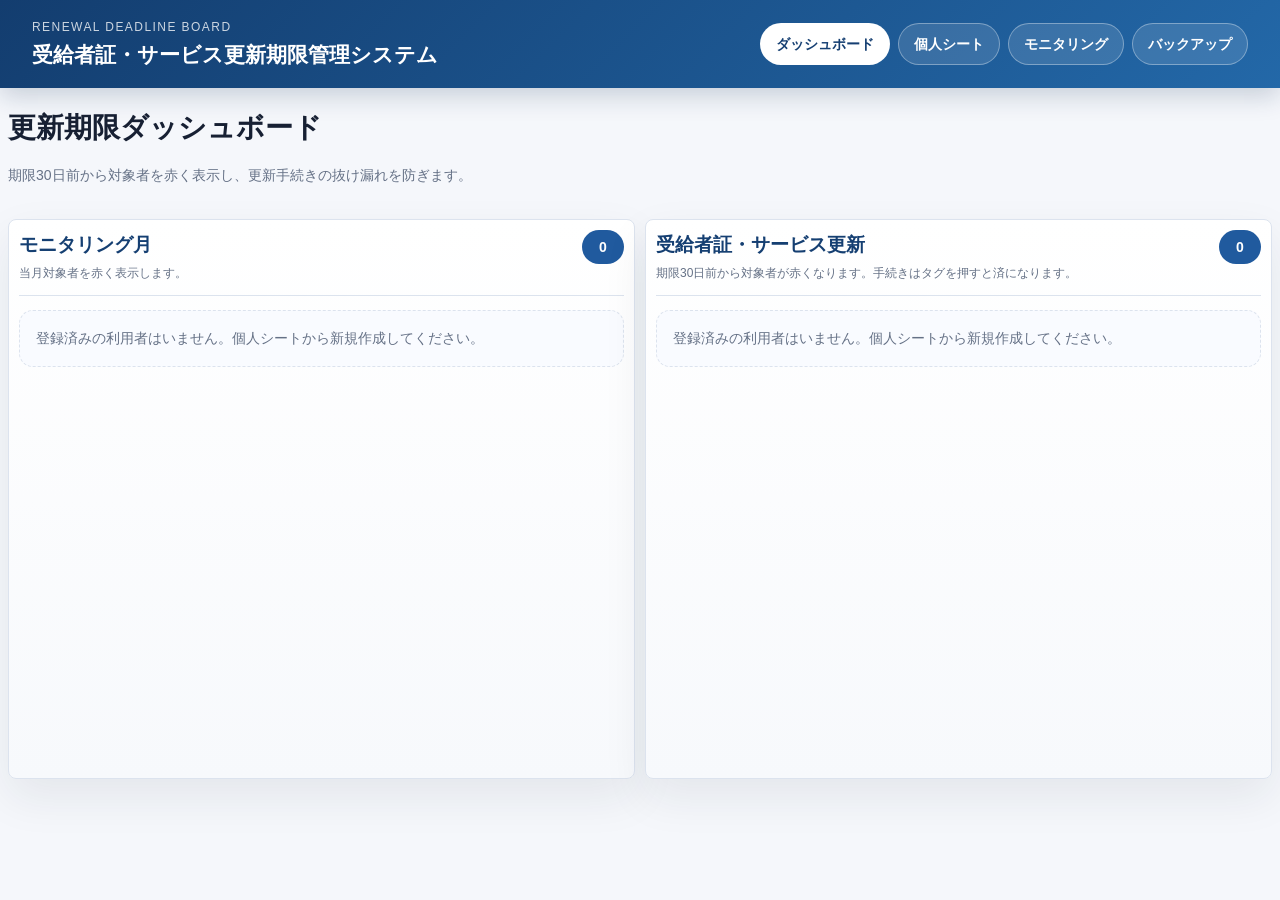
==== index.html @ 72cd3fd0 "Render monitoring table on page load" ====
<!DOCTYPE html>
<html lang="ja">
<head>
  <meta charset="UTF-8">
  <meta name="viewport" content="width=device-width, initial-scale=1.0">
  <title>受給者証・サービス更新期限管理システム</title>
  <link rel="stylesheet" href="style.css?v=20260622-clean-core">
</head>
<body>
  <header class="app-header">
    <div>
      <p class="eyebrow">Renewal Deadline Board</p>
      <h1>受給者証・サービス更新期限管理システム</h1>
    </div>
    <nav class="tabs" aria-label="主要メニュー">
      <button class="tab-btn active" data-view="dashboard">ダッシュボード</button>
      <button class="tab-btn" data-view="personal">個人シート</button>
      <button class="tab-btn" data-view="monitoring">モニタリング</button>
      <button class="tab-btn" data-view="backup">バックアップ</button>
    </nav>
  </header>

  <main>
    <section id="view-dashboard" class="view active">
      <div class="view-header">
        <div>
          <h2>更新期限ダッシュボード</h2>
          <p class="muted">期限30日前から対象者を赤く表示し、更新手続きの抜け漏れを防ぎます。</p>
        </div>
      </div>

      <div class="home-split-dashboard">
        <section class="home-panel monitoring-panel" aria-labelledby="monitoring-board-title">
          <div class="board-title">
            <div>
              <h3 id="monitoring-board-title">モニタリング月</h3>
              <p class="muted">当月対象者を赤く表示します。</p>
            </div>
            <span class="count-badge" id="count-monitoring">0</span>
          </div>
          <div id="monitoring-card-list" class="monitoring-card-list"></div>
        </section>

        <section class="home-panel recipient-panel" aria-labelledby="renewal-board-title">
          <div class="board-title">
            <div>
              <h3 id="renewal-board-title">受給者証・サービス更新</h3>
              <p class="muted">期限30日前から対象者が赤くなります。手続きはタグを押すと済になります。</p>
            </div>
            <span class="count-badge" id="count-renewal">0</span>
          </div>
          <div id="renewal-card-list" class="renewal-card-list"></div>
        </section>
      </div>
    </section>

    <section id="view-personal" class="view">
      <div class="view-header">
        <div>
          <h2>個人シート</h2>
          <p class="muted">入力済みの利用者を選び、個別の台帳を確認します。</p>
        </div>
        <button class="btn-primary" id="btn-new-from-personal">+ 新規入力</button>
      </div>
      <div id="personal-sheet-list" class="personal-sheet-list"></div>
    </section>

    <section id="view-monitoring" class="view">
      <div class="view-header">
        <div>
          <h2>モニタリング</h2>
          <p class="muted">実施、請求、代理受領通知を月ごとに確認します。</p>
        </div>
      </div>

      <div class="monitoring-management">
        <div class="monitoring-toolbar-card">
          <div class="month-control-row">
            <button type="button" class="btn-secondary" id="monitoring-prev-month">前月</button>
            <button type="button" class="btn-secondary" id="monitoring-next-month">翌月</button>
            <label>表示月
              <span class="month-picker">
                <input type="number" id="monitoring-year" min="2020" max="2126" inputmode="numeric" aria-label="表示年">
                <span>年</span>
                <select id="monitoring-month-number" aria-label="表示月"></select>
                <span>月</span>
              </span>
              <input type="hidden" id="monitoring-month">
            </label>
          </div>
          <div class="monitoring-kpi-row">
            <div class="monitoring-kpi-card"><span>実施未完了</span><strong id="monitoring-work-count">0件</strong></div>
            <div class="monitoring-kpi-card"><span>署名返送待ち</span><strong id="monitoring-return-count">0件</strong></div>
            <div class="monitoring-kpi-card"><span>請求未送信</span><strong id="monitoring-billing-count">0件</strong></div>
            <div class="monitoring-kpi-card"><span>受領通知未送付</span><strong id="monitoring-notice-count">0件</strong></div>
          </div>
        </div>

        <div class="monitoring-mode-tabs">
          <button type="button" class="monitoring-mode-tab active" data-monitoring-tab="work">1. 実施管理</button>
          <button type="button" class="monitoring-mode-tab" data-monitoring-tab="billing">2. 給付費請求</button>
          <button type="button" class="monitoring-mode-tab" data-monitoring-tab="notice">3. 給付費の受領通知</button>
        </div>

        <section class="monitoring-work-panel active" data-monitoring-panel="work">
          <div class="monitoring-panel-head">
            <h3 id="monitoring-work-title">モニタリング実施管理</h3>
            <p class="muted">訪問・記録・報告書・郵送・署名返送・役所送付までを一括管理します。</p>
          </div>
          <div class="monitoring-table-wrap">
            <table class="monitoring-table">
              <thead>
                <tr>
                  <th>氏名</th>
                  <th>状態</th>
                  <th>記録作成</th>
                  <th>会議録作成</th>
                  <th>報告書作成</th>
                  <th>報告書郵送</th>
                  <th>報告書返送</th>
                  <th>写しを郵送</th>
                </tr>
              </thead>
              <tbody id="monitoring-work-body"></tbody>
            </table>
          </div>
        </section>

        <section class="monitoring-work-panel" data-monitoring-panel="billing">
          <div class="monitoring-panel-head">
            <h3 id="monitoring-billing-title">給付費請求管理</h3>
            <p class="muted">表示月の1日から10日に、前月モニタリング分の請求と送信を確認します。</p>
          </div>
          <div class="monitoring-sub-toolbar">
            <button type="button" class="btn-secondary" id="billing-prev-target-month">前の実施月</button>
            <button type="button" class="btn-secondary" id="billing-next-target-month">次の実施月</button>
            <label>対象実施月
              <span class="month-picker">
                <input type="number" id="billing-source-year" min="2020" max="2126" inputmode="numeric" aria-label="対象実施年">
                <span>年</span>
                <select id="billing-source-month-number" aria-label="対象実施月"></select>
                <span>月</span>
              </span>
              <input type="hidden" id="billing-source-month">
            </label>
          </div>
          <div class="monitoring-table-wrap">
            <table class="monitoring-table">
              <thead>
                <tr>
                  <th>氏名</th>
                  <th>実施月</th>
                  <th>加算対象</th>
                  <th>給付費請求</th>
                  <th>請求情報送信</th>
                  <th>状態</th>
                </tr>
              </thead>
              <tbody id="monitoring-billing-body"></tbody>
            </table>
          </div>
        </section>

        <section class="monitoring-work-panel" data-monitoring-panel="notice">
          <div class="monitoring-panel-head">
            <h3 id="monitoring-notice-title">給付費の受領通知</h3>
            <p class="muted">利用者ごとに、各月の受領通知を送付したか確認します。</p>
          </div>
          <div class="monitoring-sub-toolbar">
            <button type="button" class="btn-secondary" id="notice-prev-period">前年</button>
            <button type="button" class="btn-secondary" id="notice-next-period">翌年</button>
            <label>表示年
              <span class="month-picker">
                <input type="number" id="notice-start-year" min="2020" max="2126" inputmode="numeric" aria-label="受領通知表示開始年">
                <span>年</span>
              </span>
              <input type="hidden" id="notice-start-month">
            </label>
          </div>
          <div class="monitoring-table-wrap">
            <div id="monitoring-notice-table"></div>
          </div>
        </section>
      </div>
    </section>

    <section id="view-detail" class="view">
      <div class="view-header">
        <div>
          <h2 id="detail-title">確認画面</h2>
          <p class="muted">ダッシュボードから直接編集せず、まず内容を確認します。</p>
        </div>
        <div class="actions">
          <button class="btn-secondary" data-view-link="dashboard">ダッシュボードへ戻る</button>
          <button class="btn-primary" id="btn-edit-from-detail">編集する</button>
        </div>
      </div>
      <div id="detail-content" class="detail-grid"></div>
    </section>

    <section id="view-input" class="view">
      <div class="view-header sticky-actions">
        <div>
          <h2 id="input-title">入力シート</h2>
          <p class="muted">指定項目だけを入力します。保存後は確認画面へ移動します。</p>
        </div>
        <div class="actions">
          <button class="btn-secondary" id="btn-cancel">キャンセル</button>
          <button class="btn-primary" id="btn-save-top">保存</button>
        </div>
      </div>

      <form id="user-form" autocomplete="off">
        <input type="hidden" id="user-id">

        <fieldset class="section">
          <legend>1. 個人情報</legend>
          <div class="grid-2">
            <label>氏名 <span class="req">*</span><input type="text" id="name" required></label>
            <label>フリガナ<input type="text" id="kana"></label>
            <label>生年月日<input type="date" id="birthday"></label>
            <label>電話番号<input type="tel" id="phone" placeholder="例: 011-000-0000"></label>
            <label class="span-2">住所<input type="text" id="address"></label>
            <label>受給者証番号<input type="text" id="recipient-no"></label>
            <label>利用状態
              <select id="user-status">
                <option value="active">利用中</option>
                <option value="paused">停止</option>
                <option value="ended">終了</option>
                <option value="hidden">非表示</option>
              </select>
            </label>
          </div>
        </fieldset>

        <fieldset class="section">
          <legend>2. 受給者証情報</legend>
          <div class="grid-2">
            <label>管轄する区
              <select id="ward"></select>
            </label>
            <label id="custom-ward-wrap" class="hidden">区名（手入力）
              <input type="text" id="custom-ward" placeholder="例: 札幌市〇〇区">
            </label>
            <label>自治体コード6桁
              <input type="text" id="municipal-code" maxlength="6" pattern="\d{6}" inputmode="numeric" placeholder="011015">
            </label>
            <label>障害者種別
              <select id="disability-type">
                <option value="">選択してください</option>
                <option>身体障害</option>
                <option>知的障害</option>
                <option>精神障害</option>
                <option>発達障害</option>
                <option>難病等</option>
                <option>重複</option>
                <option>その他</option>
              </select>
            </label>
            <label>受給者証 有効期間 開始<input type="date" id="recipient-start"></label>
          </div>
        </fieldset>

        <fieldset class="section">
          <legend>3. 計画相談支援情報</legend>
          <div class="grid-2">
            <label>有効期間 開始<input type="date" id="plan-start"></label>
            <label>有効期間 終了<input type="date" id="plan-end"></label>
            <label>モニタリング月
              <select id="monitoring-cycle">
                <option value="">選択してください</option>
                <option value="1か月">1か月</option>
                <option value="2か月">2か月</option>
                <option value="3か月">3か月</option>
                <option value="4か月">4か月</option>
                <option value="5か月">5か月</option>
                <option value="半年">半年</option>
              </select>
            </label>
            <label>利用者負担上限額<input type="text" id="payment-cap" placeholder="例: 0 / 4,600 / 9,300 / 37,200"></label>
          </div>
        </fieldset>

        <fieldset class="section">
          <legend>4. 訓練等給付費情報1</legend>
          <div class="service-rows" id="training1-rows"></div>
        </fieldset>

        <fieldset class="section">
          <legend>5. 訓練等給付費情報2（共同生活援助）</legend>
          <div class="service-rows" id="training2-rows"></div>
        </fieldset>

        <fieldset class="section">
          <legend>6. 介護給付費情報1</legend>
          <div class="service-rows" id="care1-rows"></div>
          <button type="button" class="btn-add" data-target="care1">+ サービス追加</button>
        </fieldset>

        <fieldset class="section">
          <legend>7. 介護給付費情報2</legend>
          <div class="service-rows" id="care2-rows"></div>
          <button type="button" class="btn-add" data-target="care2">+ サービス追加</button>
        </fieldset>

        <fieldset class="section check-section">
          <legend>8. チェック機能（更新時タスク）</legend>
          <div class="check-grid">
            <div class="task-box">
              <label><input type="checkbox" id="chk-document"> 1. 書類作成</label>
              <div class="grid-2">
                <label>完了日<input type="date" id="document-completed"></label>
                <label>メモ<input type="text" id="document-note"></label>
              </div>
            </div>
            <div class="task-box">
              <label><input type="checkbox" id="chk-send"> 2. 役所送付</label>
              <div class="grid-2">
                <label>完了日<input type="date" id="send-completed"></label>
                <label>メモ<input type="text" id="send-note"></label>
              </div>
            </div>
            <div class="task-box">
              <label><input type="checkbox" id="chk-confirm"> 3. 本人受給者交付確認</label>
              <div class="grid-2">
                <label>完了日<input type="date" id="confirm-completed"></label>
                <label>メモ<input type="text" id="confirm-note"></label>
              </div>
            </div>
            <div class="task-box">
              <label><input type="checkbox" id="chk-pdf"> 4. 受給者証の写し保存</label>
              <div class="grid-2">
                <label>完了日<input type="date" id="pdf-completed"></label>
                <label>メモ<input type="text" id="pdf-note"></label>
              </div>
            </div>
            <div class="task-box">
              <label><input type="checkbox" id="chk-update-info"> 5. 個人シートの更新</label>
              <div class="grid-2">
                <label>完了日<input type="date" id="update-completed"></label>
                <label>メモ<input type="text" id="update-note"></label>
              </div>
            </div>
          </div>
        </fieldset>

        <fieldset class="section">
          <legend>備考・申し送り</legend>
          <label>備考<textarea id="note" rows="4"></textarea></label>
        </fieldset>

        <div class="form-footer">
          <button type="button" class="btn-danger" id="btn-delete" style="display:none;">この利用者を削除</button>
          <button type="button" class="btn-secondary" id="btn-cancel-bottom">キャンセル</button>
          <button type="submit" class="btn-primary">保存して確認</button>
        </div>
      </form>
    </section>

    <section id="view-backup" class="view">
      <div class="view-header">
        <div>
          <h2>バックアップ</h2>
          <p class="muted">HTML版はブラウザ内に保存します。定期的にExcelで開けるCSVで保管してください。</p>
        </div>
      </div>
      <div class="backup-box">
        <p>登録件数: <strong id="record-count">0</strong> 件</p>
        <p class="backup-note">この画面のデータはブラウザ内に保存されています。定期的にCSVエクスポートで控えを残してください。</p>
        <div class="actions">
          <button class="btn-primary" id="btn-export">CSVエクスポート（Excel用）</button>
          <label class="btn-secondary file-label">CSVインポート<input type="file" id="import-file" accept=".csv,text/csv" hidden></label>
        </div>
      </div>
    </section>
  </main>

  <template id="tpl-service-row">
    <div class="service-row">
      <select class="svc-type"></select>
      <input type="date" class="svc-start" title="開始日" data-date-label="開始日">
      <input type="date" class="svc-end" title="終了日" data-date-label="終了日">
      <input type="text" class="svc-office" placeholder="使用事業所">
      <select class="svc-level hidden">
        <option value="">区分種別</option>
        <option>区分1</option>
        <option>区分2</option>
        <option>区分3</option>
        <option>区分4</option>
        <option>区分5</option>
        <option>区分6</option>
        <option>区分なし</option>
      </select>
      <button type="button" class="btn-remove">削除</button>
    </div>
  </template>

  <script src="app.js?v=20260623-monitoring-render-on-load"></script>
</body>
</html>
---- style.css ----
:root {
  --bg: #f5f7fb;
  --card: #ffffff;
  --soft: #f9fbff;
  --panel: #f7f9fc;
  --text: #172033;
  --muted: #657186;
  --line: #dce3ee;
  --primary: #205a9e;
  --primary-dark: #153f72;
  --danger: #c93434;
  --warn: #d97706;
  --info: #3178c6;
  --ok: #218451;
  --shadow: 0 18px 45px rgba(23, 32, 51, 0.08);
}

* {
  box-sizing: border-box;
}

body {
  margin: 0;
  background: var(--bg);
  color: var(--text);
  font-family: "Yu Gothic UI", "Meiryo", "Hiragino Kaku Gothic ProN", sans-serif;
  font-size: 14px;
  line-height: 1.6;
}

button,
input,
select,
textarea {
  font: inherit;
}

.app-header {
  position: sticky;
  top: 0;
  z-index: 20;
  display: flex;
  align-items: center;
  justify-content: space-between;
  gap: 24px;
  padding: 18px 32px;
  color: #fff;
  background: linear-gradient(135deg, #133d6f, #2368a8);
  box-shadow: 0 8px 24px rgba(16, 45, 82, 0.2);
}

.app-header h1 {
  margin: 0;
  font-size: 21px;
  line-height: 1.35;
}

.eyebrow {
  margin: 0 0 4px;
  color: rgba(255, 255, 255, 0.78);
  font-size: 12px;
  letter-spacing: 0.12em;
  text-transform: uppercase;
}

.tabs,
.actions {
  display: flex;
  flex-wrap: wrap;
  gap: 8px;
}

.tab-btn {
  border: 1px solid rgba(255, 255, 255, 0.35);
  border-radius: 999px;
  padding: 9px 15px;
  color: #fff;
  background: rgba(255, 255, 255, 0.12);
  cursor: pointer;
  font-weight: 700;
}

.tab-btn.active {
  color: var(--primary-dark);
  background: #fff;
}

main {
  width: min(1720px, calc(100% - 16px));
  margin: 18px auto 56px;
}

.view {
  display: none;
}

.view.active {
  display: block;
}

.view-header {
  display: flex;
  justify-content: space-between;
  align-items: flex-end;
  gap: 16px;
  margin-bottom: 18px;
}

.view-header h2 {
  margin: 0;
  font-size: 28px;
}

.muted {
  color: var(--muted);
}

.hidden {
  display: none !important;
}

.btn-primary,
.btn-secondary,
.btn-danger,
.btn-add,
.btn-remove {
  border: 0;
  border-radius: 10px;
  padding: 10px 15px;
  cursor: pointer;
  font-weight: 700;
}

.btn-primary {
  color: #fff;
  background: var(--primary);
}

.btn-primary:hover {
  background: var(--primary-dark);
}

.btn-secondary,
.btn-add {
  border: 1px solid var(--line);
  color: var(--primary-dark);
  background: #fff;
}

.btn-danger {
  color: #fff;
  background: var(--danger);
}

.btn-remove {
  border: 1px solid #efb4b4;
  color: var(--danger);
  background: #fff;
}

.summary-grid {
  display: grid;
  grid-template-columns: repeat(3, minmax(0, 1fr));
  gap: 14px;
  margin-bottom: 18px;
}

.home-split-dashboard {
  display: grid;
  grid-template-columns: repeat(2, minmax(0, 1fr));
  gap: 10px;
  align-items: start;
}

.home-panel {
  min-height: 560px;
  border: 1px solid var(--line);
  border-radius: 8px;
  padding: 10px;
  background: linear-gradient(180deg, #ffffff, var(--panel));
  box-shadow: var(--shadow);
}

.renewal-board {
  border: 1px solid var(--line);
  border-radius: 18px;
  margin-bottom: 18px;
  padding: 16px;
  background: var(--card);
  box-shadow: var(--shadow);
}

.board-title {
  display: flex;
  align-items: flex-start;
  justify-content: space-between;
  gap: 14px;
  border-bottom: 1px solid var(--line);
  margin-bottom: 14px;
  padding-bottom: 12px;
}

.board-title h3 {
  margin: 0;
  color: var(--primary-dark);
  font-size: 19px;
}

.board-title p {
  margin: 4px 0 0;
  font-size: 12px;
}

.renewal-card-list {
  display: grid;
  gap: 10px;
}

.monitoring-card-list {
  display: grid;
  gap: 10px;
}

.monitoring-person-card {
  display: grid;
  grid-template-columns: minmax(100px, 0.8fr) auto;
  align-items: center;
  gap: 8px;
  border: 1px solid var(--line);
  border-left: 6px solid var(--info);
  border-radius: 8px;
  padding: 9px;
  background: #fff;
}

.monitoring-person-card.active {
  border-left-color: var(--danger);
  background: #fff6f6;
}

.monitoring-person-card.inactive,
.renewal-person-card.inactive,
.personal-sheet-card.inactive {
  border-left-color: var(--muted);
  opacity: 0.72;
}

.monitoring-person-name {
  border: 1px solid var(--line);
  border-radius: 6px;
  padding: 10px 12px;
  color: var(--primary-dark);
  background: #fff;
  cursor: pointer;
  text-align: left;
  font-weight: 900;
}

.monitoring-status {
  border: 1px solid #c8d6e8;
  border-radius: 999px;
  padding: 9px 10px;
  color: var(--primary-dark);
  background: #eef6ff;
  white-space: nowrap;
  font-size: 12px;
  font-weight: 900;
}

.monitoring-status.alert {
  border-color: #b91010;
  color: #fff;
  background: #e60012;
}

.monitoring-management {
  display: grid;
  gap: 14px;
}

.monitoring-toolbar-card,
.monitoring-work-panel {
  border: 1px solid var(--line);
  border-radius: 12px;
  padding: 14px;
  background: var(--card);
  box-shadow: var(--shadow);
}

.month-control-row {
  display: grid;
  grid-template-columns: auto auto minmax(180px, 260px);
  gap: 10px;
  align-items: end;
}

.month-control-row label {
  display: grid;
  gap: 5px;
  color: var(--primary-dark);
  font-weight: 900;
}

.month-control-row input {
  border: 1px solid #c9d6e8;
  border-radius: 8px;
  padding: 9px 10px;
  background: #fff;
}

.monitoring-sub-toolbar {
  display: grid;
  grid-template-columns: auto auto minmax(180px, 260px);
  gap: 10px;
  align-items: end;
  margin: 0 0 12px;
  padding: 10px;
  border: 1px solid var(--line);
  border-radius: 10px;
  background: #f8fbff;
}

.monitoring-sub-toolbar label {
  display: grid;
  gap: 5px;
  color: var(--primary-dark);
  font-weight: 900;
}

.monitoring-sub-toolbar input {
  border: 1px solid #c9d6e8;
  border-radius: 8px;
  padding: 9px 10px;
  background: #fff;
}

.month-picker {
  display: grid;
  grid-template-columns: minmax(82px, 1fr) auto minmax(80px, 1fr) auto;
  gap: 6px;
  align-items: center;
}

.month-picker input,
.month-picker select {
  width: 100%;
  border: 1px solid #c9d6e8;
  border-radius: 8px;
  padding: 9px 10px;
  background: #fff;
  color: var(--text);
  font-weight: 800;
}

.month-picker span {
  color: var(--primary-dark);
  font-weight: 900;
}

.monitoring-kpi-row {
  display: grid;
  grid-template-columns: repeat(4, minmax(0, 1fr));
  gap: 10px;
  margin-top: 12px;
}

.monitoring-kpi-card {
  border: 1px solid var(--line);
  border-left: 5px solid var(--primary);
  border-radius: 10px;
  padding: 12px;
  background: #f8fbff;
}

.monitoring-kpi-card span {
  display: block;
  color: var(--muted);
  font-size: 12px;
  font-weight: 900;
}

.monitoring-kpi-card strong {
  display: block;
  margin-top: 4px;
  color: var(--primary-dark);
  font-size: 22px;
  line-height: 1.1;
}

.monitoring-mode-tabs {
  display: flex;
  flex-wrap: wrap;
  gap: 8px;
}

.monitoring-mode-tab {
  border: 1px solid var(--line);
  border-radius: 999px;
  padding: 10px 16px;
  color: var(--primary-dark);
  background: #fff;
  cursor: pointer;
  font-weight: 900;
}

.monitoring-mode-tab.active {
  border-color: var(--primary);
  color: #fff;
  background: var(--primary);
}

.monitoring-work-panel {
  display: none;
}

.monitoring-work-panel.active {
  display: block;
}

.monitoring-panel-head {
  display: flex;
  justify-content: space-between;
  gap: 14px;
  align-items: flex-end;
  border-bottom: 1px solid var(--line);
  margin-bottom: 12px;
  padding-bottom: 10px;
}

.monitoring-panel-head h3 {
  margin: 0;
  color: var(--primary-dark);
  font-size: 20px;
}

.monitoring-panel-head p {
  margin: 0;
  font-size: 12px;
}

.monitoring-table-wrap {
  overflow: auto;
  border: 1px solid var(--line);
  border-radius: 8px;
  background: #fff;
}

.monitoring-table {
  width: 100%;
  border-collapse: collapse;
  table-layout: fixed;
}

.dashboard-monitoring-table .monitoring-table {
  min-width: 0;
}

.monitoring-notice-month-table {
  min-width: 620px;
  table-layout: fixed;
}

.monitoring-notice-month-table th:first-child,
.monitoring-notice-month-table td:first-child {
  width: 120px;
}

.monitoring-notice-month-table th:not(:first-child),
.monitoring-notice-month-table td:not(:first-child) {
  text-align: center;
}

.monitoring-table th,
.monitoring-table td {
  border-bottom: 1px solid var(--line);
  padding: 8px 5px;
  vertical-align: middle;
  text-align: left;
  white-space: nowrap;
  font-size: 13px;
}

.monitoring-table th {
  color: var(--primary-dark);
  background: #eef5ff;
  font-weight: 900;
}

.monitoring-table:not(.monitoring-notice-month-table) th:first-child,
.monitoring-table:not(.monitoring-notice-month-table) td:first-child {
  width: 110px;
}

.monitoring-table:not(.monitoring-notice-month-table) th:nth-child(2),
.monitoring-table:not(.monitoring-notice-month-table) td:nth-child(2) {
  width: 88px;
  text-align: center;
}

.monitoring-table:not(.monitoring-notice-month-table) th:nth-child(n+3),
.monitoring-table:not(.monitoring-notice-month-table) td:nth-child(n+3) {
  text-align: center;
}

.monitoring-work-panel[data-monitoring-panel="billing"] .monitoring-table th:first-child,
.monitoring-work-panel[data-monitoring-panel="billing"] .monitoring-table td:first-child {
  width: 100px;
}

.monitoring-work-panel[data-monitoring-panel="billing"] .monitoring-table th:nth-child(2),
.monitoring-work-panel[data-monitoring-panel="billing"] .monitoring-table td:nth-child(2) {
  width: 92px;
}

.monitoring-table tr:last-child td {
  border-bottom: 0;
}

.monitoring-table tr.monitoring-danger td {
  background: #fff2f2;
}

.monitoring-table tr.monitoring-wait td {
  background: #fff8e8;
}

.monitoring-table tr.monitoring-inactive td {
  background: #f8fbff;
  color: #58708d;
}

.monitoring-check-cell {
  text-align: center !important;
  width: 76px;
}

.monitoring-check-cell input {
  width: 16px;
  height: 16px;
}

.monitoring-auto-label {
  display: inline-flex;
  align-items: center;
  justify-content: center;
  min-width: 48px;
  border-radius: 999px;
  padding: 3px 8px;
  color: #58708d;
  background: #edf3fa;
  font-size: 12px;
  font-weight: 900;
}

.monitoring-auto-label.target {
  color: #fff;
  background: var(--primary);
}

.monitoring-status-pill {
  display: inline-flex;
  align-items: center;
  justify-content: center;
  border-radius: 999px;
  min-width: 76px;
  padding: 4px 7px;
  color: #fff;
  background: var(--muted);
  font-size: 12px;
  font-weight: 900;
}

.monitoring-status-pill.done {
  background: var(--ok);
}

.monitoring-status-pill.wait {
  color: #3d2a00;
  background: #f5c542;
}

.monitoring-status-pill.danger {
  background: var(--danger);
}

.monitoring-status-pill.inactive {
  color: #1b4975;
  background: #dfefff;
}

.monitoring-person-name.inline-name {
  width: 100%;
  min-width: 0;
  padding: 6px 7px;
}


.renewal-person-card {
  display: grid;
  grid-template-columns: minmax(120px, 0.55fr) auto minmax(0, 2.4fr);
  align-items: center;
  gap: 10px;
  border: 1px solid var(--line);
  border-left: 6px solid var(--info);
  border-radius: 8px;
  padding: 9px;
  background: #fff;
}

.recipient-panel .renewal-person-card {
  grid-template-columns: 86px 100px minmax(0, 1fr);
  align-items: center;
  gap: 5px;
}

.recipient-panel .renewal-person-name {
  grid-row: auto;
  min-height: 40px;
  padding: 7px 8px;
  font-size: 13px;
}

.recipient-panel .renewal-month-badge {
  justify-self: start;
  width: 100%;
  padding: 8px 6px;
  font-size: 11px;
}

.recipient-panel .renewal-step-tags {
  grid-column: auto;
  display: grid;
  grid-template-columns: repeat(5, minmax(68px, 1fr));
  gap: 4px;
  overflow: visible;
  padding-bottom: 0;
}

.recipient-panel .renewal-step-tag {
  display: grid;
  grid-template-columns: 16px minmax(0, 1fr) 18px;
  gap: 3px;
  justify-content: center;
  align-items: center;
  min-width: 0;
  min-height: 34px;
  padding: 4px 3px;
  overflow: hidden;
  white-space: nowrap;
  line-height: 1;
  text-align: center;
  font-size: 10px;
}

.recipient-panel .renewal-step-tag span {
  width: 16px;
  height: 16px;
  font-size: 9px;
}

.recipient-panel .renewal-step-tag b {
  padding: 1px 3px;
  font-size: 10px;
}

.renewal-person-card.active {
  border-left-color: var(--danger);
  background: #fff6f6;
}

.renewal-person-card.complete {
  border-left-color: var(--ok);
}

.renewal-person-name,
.task-tag-name {
  border: 1px solid var(--line);
  border-radius: 6px;
  padding: 10px 12px;
  color: var(--primary-dark);
  background: #fff;
  cursor: pointer;
  text-align: left;
  font-weight: 900;
}

.renewal-month-badge {
  border: 1px solid #c8d6e8;
  border-radius: 6px;
  padding: 9px 12px;
  color: var(--primary-dark);
  background: #eef6ff;
  white-space: nowrap;
  font-size: 12px;
  text-align: center;
  font-weight: 900;
}

.renewal-month-badge.alert {
  border-color: #b91010;
  color: #fff;
  background: #e60012;
}

.renewal-step-tags,
.task-tag-list {
  display: flex;
  flex-wrap: wrap;
  gap: 7px;
  min-width: 0;
}

.renewal-step-tag,
.task-mini-tag {
  display: inline-flex;
  align-items: center;
  gap: 5px;
  border: 1px solid var(--line);
  border-radius: 6px;
  padding: 8px 9px;
  color: var(--text);
  background: #fff;
  white-space: nowrap;
  font-size: 12px;
  font-weight: 900;
}

.renewal-step-tag {
  cursor: pointer;
}

.renewal-step-tag span {
  display: inline-grid;
  place-items: center;
  width: 18px;
  height: 18px;
  border-radius: 999px;
  color: #fff;
  background: var(--primary);
  font-size: 11px;
}

.renewal-step-tag b {
  border-radius: 999px;
  padding: 2px 6px;
  color: var(--muted);
  background: var(--soft);
  font-size: 11px;
}

.renewal-step-tag.done {
  border-color: #b9dfc8;
  color: #17613c;
  background: #f3fbf6;
}

.renewal-step-tag.done b {
  color: #fff;
  background: var(--ok);
}

.renewal-step-tag.pending-alert {
  border-color: #e60012;
  color: #8f1717;
  background: #fff1f1;
}

.summary-card {
  border: 1px solid var(--line);
  border-radius: 18px;
  padding: 14px 16px;
  background: var(--card);
  box-shadow: var(--shadow);
}

.summary-recipient-card {
  min-height: 0;
  padding: 14px 16px;
}

.summary-recipient-card .alert-list {
  max-height: 135px;
}

.summary-recipient-card .alert-item {
  grid-template-columns: 1fr auto;
}

.summary-recipient-card .alert-name {
  display: none;
}

.summary-heading {
  display: flex;
  align-items: baseline;
  justify-content: space-between;
  gap: 12px;
  margin-bottom: 10px;
}

.summary-heading strong {
  font-size: 15px;
}

.summary-heading span {
  color: var(--muted);
  white-space: nowrap;
  font-weight: 900;
}

.summary-heading b {
  margin-right: 3px;
  font-size: 28px;
}

.summary-card.danger b {
  color: var(--danger);
}

.summary-card.warn b {
  color: var(--warn);
}

.summary-card.info b {
  color: var(--info);
}

.summary-links {
  display: flex;
  flex-wrap: wrap;
  gap: 6px;
}

.summary-link {
  border: 1px solid var(--line);
  border-radius: 999px;
  padding: 5px 9px;
  color: var(--primary-dark);
  background: var(--soft);
  cursor: pointer;
  font-weight: 800;
}

.summary-link:hover {
  border-color: var(--primary);
  background: #eef6ff;
}

.summary-empty {
  color: var(--muted);
  font-weight: 700;
}

.dashboard-grid {
  display: grid;
  grid-template-columns: repeat(3, minmax(0, 1fr));
  gap: 18px;
}

.category-card,
.detail-card,
fieldset.section,
.backup-box {
  border: 1px solid var(--line);
  border-radius: 20px;
  background: var(--card);
  box-shadow: var(--shadow);
}

.category-card {
  height: 310px;
  min-height: 0;
  padding: 16px;
  overflow: hidden;
}

.category-card.wide {
  grid-column: span 2;
}

.muted-card {
  opacity: 0.68;
}

.card-title {
  display: flex;
  align-items: flex-start;
  justify-content: space-between;
  gap: 14px;
  margin-bottom: 10px;
}

.card-title h3,
.category-card h3 {
  margin: 0;
  color: var(--primary-dark);
  font-size: 18px;
}

.card-title p,
.category-card p {
  margin: 5px 0 0;
  color: var(--muted);
  font-size: 12px;
}

.count-badge {
  min-width: 42px;
  border-radius: 999px;
  padding: 6px 10px;
  color: #fff;
  background: var(--primary);
  text-align: center;
  font-weight: 900;
}

.alert-list {
  display: grid;
  gap: 10px;
  max-height: 205px;
  overflow-y: auto;
  padding-right: 6px;
}

.alert-item {
  display: grid;
  grid-template-columns: 140px 1fr auto;
  align-items: center;
  gap: 10px;
  border: 1px solid var(--line);
  border-left: 6px solid var(--info);
  border-radius: 14px;
  padding: 10px;
  background: var(--soft);
}

.alert-item.urgent {
  border-left-color: var(--danger);
  background: #fff4f4;
}

.alert-item.warn {
  border-left-color: var(--warn);
  background: #fff8ed;
}

.task-tag-row {
  display: grid;
  grid-template-columns: 140px minmax(0, 1fr) auto;
  align-items: center;
  gap: 10px;
  border: 1px solid var(--line);
  border-left: 6px solid var(--info);
  border-radius: 14px;
  padding: 10px;
  background: var(--soft);
}

.task-tag-row.urgent {
  border-left-color: var(--danger);
  background: #fff4f4;
}

.task-mini-tag {
  border-color: #cbd8ea;
  color: var(--primary-dark);
  background: #fff;
}

.task-mini-tag.urgent {
  border-color: #efb4b4;
  color: var(--danger);
  background: #fffafa;
}

.alert-name {
  font-weight: 900;
}

.alert-body p {
  margin: 6px 0 0;
  color: var(--muted);
}

.alert-headline {
  display: flex;
  align-items: baseline;
  justify-content: space-between;
  gap: 12px;
}

.alert-headline small {
  color: var(--primary-dark);
  font-weight: 800;
  white-space: nowrap;
}

.empty-state {
  border: 1px dashed var(--line);
  border-radius: 14px;
  padding: 16px;
  color: var(--muted);
  background: var(--soft);
}

.personal-sheet-list {
  display: grid;
  gap: 14px;
}

.personal-sheet-card {
  display: grid;
  grid-template-columns: 240px 1fr auto;
  align-items: center;
  gap: 16px;
  border: 1px solid var(--line);
  border-radius: 18px;
  padding: 16px;
  background: var(--card);
  box-shadow: var(--shadow);
}

.personal-sheet-card h3 {
  margin: 0;
  color: var(--primary-dark);
  font-size: 19px;
}

.personal-sheet-card p {
  margin: 4px 0 0;
  color: var(--muted);
}

.personal-sheet-meta {
  display: grid;
  grid-template-columns: repeat(2, minmax(0, 1fr));
  gap: 8px;
  color: var(--muted);
  font-weight: 700;
}

.detail-grid {
  display: grid;
  grid-template-columns: repeat(2, minmax(0, 1fr));
  gap: 18px;
}

.detail-card {
  padding: 20px;
}

.detail-card h3 {
  margin: 0 0 14px;
  color: var(--primary-dark);
}

.task-priority-card {
  border-left: 8px solid var(--primary);
  background: linear-gradient(180deg, #ffffff, #f7fbff);
}

.task-priority-card.renewal-urgent {
  border-left-color: var(--danger);
  background: linear-gradient(180deg, #fff8f8, #ffffff);
}

.detail-top-grid {
  display: grid;
  grid-template-columns: minmax(420px, 0.95fr) minmax(420px, 1.05fr);
  gap: 18px;
}

.deadline-summary-card {
  border-left: 8px solid var(--info);
}

.deadline-summary-card.renewal-urgent {
  border-left-color: var(--danger);
}

.renewal-alert-note {
  display: flex;
  align-items: center;
  justify-content: space-between;
  gap: 14px;
  margin: 0 0 14px;
  border: 1px solid #f1b7b7;
  border-radius: 14px;
  padding: 12px 14px;
  color: var(--danger);
  background: #fff0f0;
  font-weight: 900;
}

.renewal-alert-note strong {
  font-size: 18px;
  white-space: nowrap;
}

.renewal-alert-note span {
  color: #6d1f1f;
}

.deadline-alert-text {
  margin: -4px 0 12px;
  border-radius: 12px;
  padding: 10px 12px;
  color: var(--danger);
  background: #fff0f0;
  font-weight: 900;
}

.deadline-overview {
  display: grid;
  gap: 8px;
  margin: 0 0 14px;
}

.deadline-overview-head {
  display: flex;
  align-items: baseline;
  justify-content: space-between;
  gap: 12px;
  padding: 0 2px;
}

.deadline-overview-head strong {
  color: var(--ink);
  font-size: 16px;
}

.deadline-overview-head span {
  color: var(--muted);
  font-size: 12px;
  font-weight: 800;
}

.deadline-overview-row {
  display: grid;
  grid-template-columns: minmax(150px, 0.9fr) minmax(210px, 1.35fr) minmax(120px, 0.75fr) 92px;
  align-items: center;
  gap: 10px;
  border: 1px solid var(--line);
  border-left: 6px solid var(--info);
  border-radius: 12px;
  padding: 10px 12px;
  background: #fff;
}

.deadline-overview-row strong,
.deadline-overview-row span,
.deadline-overview-row small {
  display: block;
}

.deadline-overview-row span,
.deadline-overview-row small {
  color: var(--muted);
  font-size: 12px;
  font-weight: 800;
}

.deadline-overview-row em {
  color: var(--ink);
  font-style: normal;
  font-weight: 900;
}

.deadline-overview-row b {
  justify-self: end;
  border-radius: 999px;
  padding: 6px 9px;
  color: #fff;
  background: var(--info);
  font-size: 12px;
  white-space: nowrap;
}

.deadline-overview-row.urgent {
  border-color: #efb4b4;
  border-left-color: var(--danger);
  background: #fff4f4;
}

.deadline-overview-row.urgent em {
  color: var(--danger);
}

.deadline-overview-row.urgent b {
  background: var(--danger);
}

.deadline-overview-row.warn {
  border-left-color: var(--warn);
  background: #fff8ed;
}

.deadline-overview-row.warn b {
  background: var(--warn);
}

.deadline-overview-row.ok {
  border-left-color: var(--info);
}

.deadline-overview-row.done {
  border-left-color: var(--ok);
  background: #f3fbf6;
}

.deadline-overview-row.done b {
  background: var(--ok);
}

.deadline-overview-row.muted {
  border-left-color: #9aa9bb;
  background: var(--soft);
}

.deadline-overview-row.muted b {
  background: #718096;
}

.deadline-main-grid {
  display: grid;
  grid-template-columns: repeat(2, minmax(0, 1fr));
  gap: 10px;
  margin-bottom: 12px;
}

.deadline-service-list {
  display: grid;
  gap: 8px;
}

.deadline-service-list .service-line {
  padding: 10px 12px;
}

.basic-info-card {
  width: 100%;
}

.basic-info-grid {
  grid-template-columns: repeat(5, minmax(0, 1fr));
}

.priority-heading {
  display: flex;
  align-items: flex-start;
  justify-content: space-between;
  gap: 16px;
  margin-bottom: 14px;
}

.priority-heading h3 {
  margin-bottom: 4px;
  font-size: 22px;
}

.priority-heading p {
  margin: 0;
  color: var(--muted);
  font-weight: 700;
}

.priority-heading span {
  border-radius: 999px;
  padding: 8px 12px;
  color: #fff;
  background: var(--primary);
  white-space: nowrap;
  font-weight: 900;
}

.wide-detail {
  grid-column: 1 / -1;
}

.info-grid {
  display: grid;
  grid-template-columns: repeat(2, minmax(0, 1fr));
  gap: 10px;
}

.info-box,
.task-line,
.service-line {
  border: 1px solid var(--line);
  border-radius: 14px;
  padding: 12px;
  background: var(--soft);
}

.info-box span {
  display: block;
  color: var(--muted);
  font-size: 12px;
}

.info-box strong {
  display: block;
  margin-top: 3px;
}

.period-info,
.service-line {
  display: flex;
  align-items: center;
  justify-content: space-between;
  gap: 12px;
}

.period-info em,
.service-line em {
  color: var(--danger);
  font-style: normal;
  font-weight: 900;
}

.deadline-done {
  border-left: 5px solid var(--ok);
  background: #f3fbf6;
}

.period-info.urgent,
.service-line.urgent {
  border-color: #efb4b4;
  border-left: 5px solid var(--danger);
  background: #fff4f4;
}

.deadline-complete-btn {
  flex: 0 0 auto;
  padding: 8px 12px;
}

.deadline-complete-btn.undo {
  color: var(--ok);
  border-color: #b9dfc8;
  background: #ffffff;
}

.service-line-main small,
.period-info small {
  display: block;
  margin-top: 4px;
  color: var(--ok);
  font-weight: 800;
}

.service-line-main small.urgent-text,
.period-info small.urgent-text {
  color: var(--danger);
}

.history-card {
  border-left: 8px solid var(--primary);
}

.history-list {
  display: grid;
  gap: 8px;
}

.history-line {
  display: grid;
  grid-template-columns: 180px 160px 1fr;
  align-items: center;
  gap: 10px;
  border: 1px solid var(--line);
  border-radius: 10px;
  padding: 10px 12px;
  background: var(--soft);
}

.history-line time {
  color: var(--muted);
  font-size: 12px;
  font-weight: 800;
}

.history-line strong {
  color: var(--primary-dark);
}

.history-line span {
  color: var(--muted);
}

.task-line {
  display: grid;
  grid-template-columns: 130px 1fr;
  align-items: center;
  gap: 12px;
  margin-bottom: 10px;
  border-left: 5px solid var(--warn);
}

.task-line.done {
  border-left-color: var(--ok);
}

.task-line.urgent {
  border-color: #efb4b4;
  border-left-color: var(--danger);
  background: #fff4f4;
}

.task-line p,
.service-line p {
  margin: 4px 0 0;
  color: var(--muted);
}

.task-check-label {
  display: inline-flex;
  align-items: center;
  justify-content: center;
  border-radius: 999px;
  padding: 9px 12px;
  color: var(--text);
  background: #fff;
  cursor: pointer;
  font-weight: 900;
}

.task-check-label input {
  width: 20px;
  height: 20px;
  margin: 0 8px 0 0;
  cursor: pointer;
}

.task-line-body strong {
  font-size: 15px;
}

.task-line-body small {
  display: block;
  margin-top: 4px;
  color: var(--primary-dark);
  font-weight: 800;
}

.task-line.urgent .task-line-body small {
  color: var(--danger);
}

fieldset.section {
  margin-bottom: 18px;
  padding: 18px 20px 22px;
}

fieldset.section legend {
  padding: 0 8px;
  color: var(--primary-dark);
  font-size: 17px;
  font-weight: 900;
}

.grid-2,
.grid-3 {
  display: grid;
  gap: 14px;
}

.grid-2 {
  grid-template-columns: repeat(2, minmax(0, 1fr));
}

.grid-3 {
  grid-template-columns: repeat(3, minmax(0, 1fr));
}

.span-2 {
  grid-column: span 2;
}

label {
  display: grid;
  gap: 6px;
  color: var(--muted);
  font-size: 13px;
  font-weight: 800;
}

input,
select,
textarea {
  width: 100%;
  border: 1px solid var(--line);
  border-radius: 10px;
  padding: 10px 12px;
  color: var(--text);
  background: #fff;
}

input.native-date {
  display: none;
}

.wareki-date {
  display: grid;
  grid-template-columns: minmax(84px, 0.9fr) minmax(72px, 0.8fr) auto minmax(64px, 0.7fr) auto minmax(64px, 0.7fr) auto auto;
  align-items: center;
  gap: 6px;
}

.wareki-date select,
.wareki-date input {
  min-width: 0;
  padding: 10px 8px;
}

.wareki-date span {
  color: var(--muted);
  font-weight: 900;
}

.wareki-date.wareki-has-caption::before {
  content: attr(data-label);
  grid-column: 1 / -1;
  color: var(--muted);
  font-size: 12px;
  font-weight: 900;
}

.btn-date-clear {
  border: 1px solid var(--line);
  border-radius: 10px;
  padding: 10px;
  color: var(--primary-dark);
  background: #fff;
  cursor: pointer;
  font-weight: 800;
}

input:focus,
select:focus,
textarea:focus {
  outline: 3px solid rgba(32, 90, 158, 0.18);
  border-color: var(--primary);
}

.req {
  color: var(--danger);
}

.service-rows,
.check-grid {
  display: grid;
  gap: 10px;
  margin-bottom: 10px;
}

.service-row {
  display: grid;
  grid-template-columns: minmax(260px, 1fr) minmax(360px, 1fr) minmax(360px, 1fr) minmax(220px, 0.9fr);
  align-items: end;
  gap: 12px;
  border: 1px solid var(--line);
  border-radius: 14px;
  padding: 10px;
  background: var(--soft);
}

.service-row .wareki-date {
  grid-template-columns: 76px 60px 22px 58px 22px 58px 22px;
  gap: 6px;
}

.service-row .wareki-date select,
.service-row .wareki-date input {
  padding: 10px 6px;
}

.service-row .wareki-date span {
  text-align: center;
  min-width: 22px;
}

.service-row .btn-date-clear {
  display: none;
}

@media (max-width: 1500px) {
  .service-row {
    grid-template-columns: minmax(260px, 1fr) minmax(360px, 1fr);
  }

  .service-row .svc-office {
    grid-column: auto;
  }

  .service-row .svc-level,
  .service-row .btn-remove {
    grid-column: auto;
  }
}

@media (max-width: 900px) {
  .service-row {
    grid-template-columns: 1fr;
  }
}

.task-box {
  display: grid;
  gap: 10px;
  border: 1px solid var(--line);
  border-left: 5px solid var(--warn);
  border-radius: 14px;
  padding: 14px;
  background: var(--soft);
}

.task-box > label:first-child {
  color: var(--text);
  font-size: 15px;
}

.task-box input[type="checkbox"] {
  width: auto;
  margin-right: 8px;
}

.sticky-actions {
  position: sticky;
  top: 86px;
  z-index: 10;
  border: 1px solid var(--line);
  border-radius: 18px;
  padding: 14px;
  background: rgba(245, 247, 251, 0.94);
  backdrop-filter: blur(8px);
}

.form-footer {
  position: sticky;
  bottom: 16px;
  display: flex;
  justify-content: flex-end;
  gap: 10px;
  border: 1px solid var(--line);
  border-radius: 18px;
  padding: 12px;
  background: rgba(255, 255, 255, 0.94);
  box-shadow: var(--shadow);
}

.form-footer .btn-danger {
  margin-right: auto;
}

.backup-box {
  padding: 20px;
}

.backup-note {
  max-width: 760px;
  margin: 0 0 14px;
  color: var(--muted);
  font-weight: 700;
}

.file-label {
  display: inline-flex;
  align-items: center;
  justify-content: center;
  cursor: pointer;
}

@media (max-width: 1100px) {
  .dashboard-grid,
  .detail-grid,
  .detail-top-grid,
  .home-split-dashboard,
  .summary-grid {
    grid-template-columns: 1fr;
  }

  .category-card.wide,
  .wide-detail {
    grid-column: auto;
  }

  .alert-item,
  .personal-sheet-card,
  .monitoring-person-card,
  .renewal-person-card,
  .history-line,
  .deadline-overview-row,
  .task-tag-row,
  .task-line,
  .service-row,
  .wareki-date,
  .grid-3 {
    grid-template-columns: 1fr;
  }

  .recipient-panel .renewal-person-name,
  .recipient-panel .renewal-step-tags {
    grid-column: auto;
    grid-row: auto;
  }
}

@media (max-width: 760px) {
  .app-header,
  .view-header {
    align-items: stretch;
    flex-direction: column;
  }

  main {
    width: min(100% - 24px, 1440px);
  }

  .grid-2,
  .info-grid,
  .basic-info-grid {
    grid-template-columns: 1fr;
  }

  .span-2 {
    grid-column: auto;
  }
}
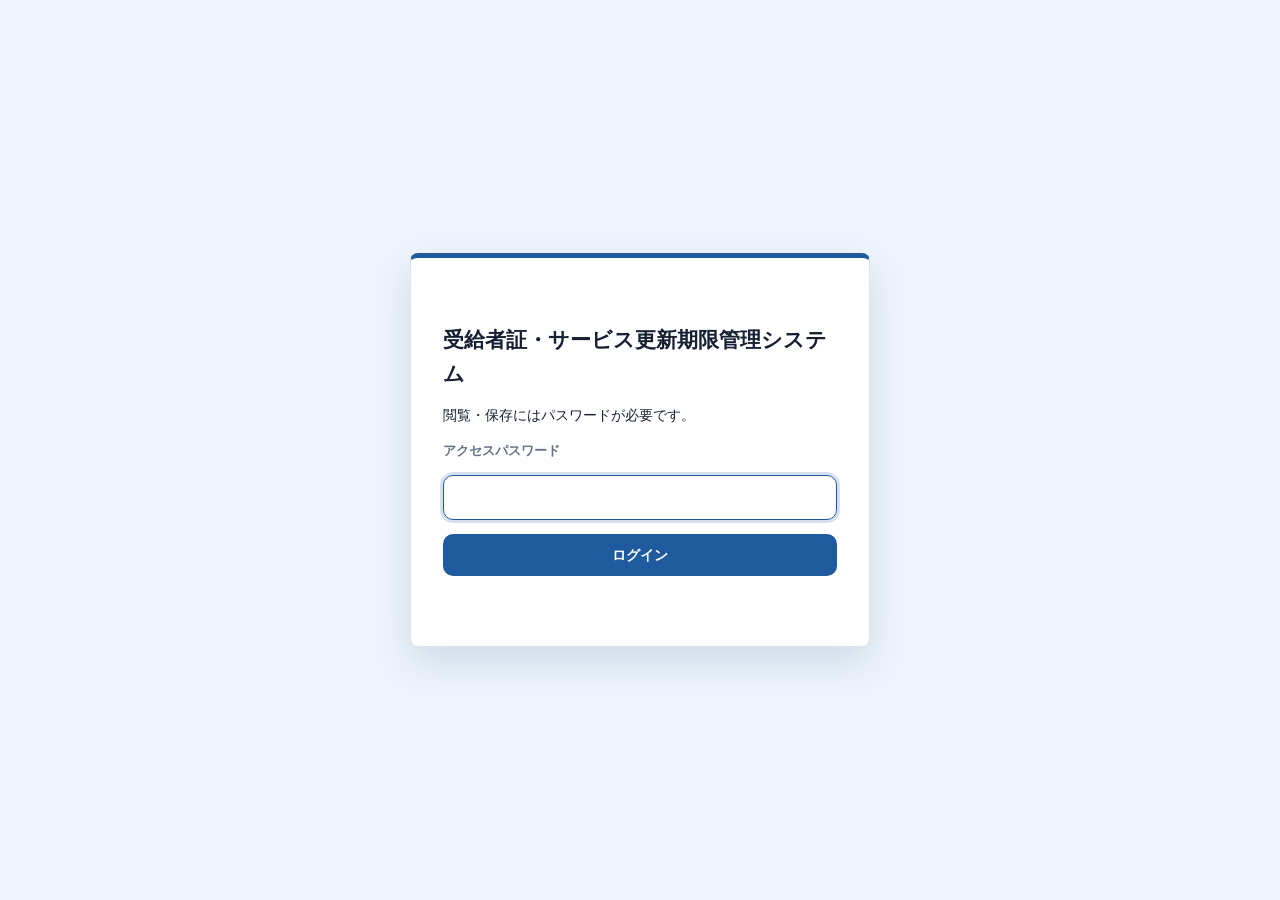
==== commit fedc0c45: "認証と競合防止付きクラウド保存を実装" ====
--- a/index.html
+++ b/index.html
@@ -4,9 +4,20 @@
   <meta charset="UTF-8">
   <meta name="viewport" content="width=device-width, initial-scale=1.0">
   <title>受給者証・サービス更新期限管理システム</title>
-  <link rel="stylesheet" href="style.css?v=20260622-clean-core">
+  <link rel="stylesheet" href="style.css?v=20260717-auth-sync-2">
 </head>
-<body>
+<body class="auth-locked">
+  <section id="auth-gate" class="auth-gate" aria-labelledby="auth-title">
+    <form id="auth-form" class="auth-panel">
+      <p class="eyebrow">Secure Access</p>
+      <h1 id="auth-title">受給者証・サービス更新期限管理システム</h1>
+      <p>閲覧・保存にはパスワードが必要です。</p>
+      <label for="auth-password">アクセスパスワード</label>
+      <input type="password" id="auth-password" autocomplete="current-password" required>
+      <button type="submit" class="btn-primary" id="auth-submit">ログイン</button>
+      <p id="auth-status" class="auth-status" aria-live="polite"></p>
+    </form>
+  </section>
   <header class="app-header">
     <div>
       <p class="eyebrow">Renewal Deadline Board</p>
@@ -17,6 +28,7 @@
       <button class="tab-btn" data-view="personal">個人シート</button>
       <button class="tab-btn" data-view="monitoring">モニタリング</button>
       <button class="tab-btn" data-view="backup">バックアップ</button>
+      <button class="tab-btn" type="button" id="btn-logout">ログアウト</button>
     </nav>
   </header>
 
@@ -61,6 +73,22 @@
           <p class="muted">入力済みの利用者を選び、個別の台帳を確認します。</p>
         </div>
         <button class="btn-primary" id="btn-new-from-personal">+ 新規入力</button>
+      </div>
+      <div class="list-toolbar">
+        <label>氏名検索
+          <input type="search" id="personal-search" placeholder="氏名・フリガナ・受給者証番号">
+        </label>
+        <label>表示状態
+          <select id="personal-status-filter">
+            <option value="normal">通常表示</option>
+            <option value="all">全員</option>
+            <option value="active">利用中のみ</option>
+            <option value="paused">停止のみ</option>
+            <option value="ended">終了のみ</option>
+            <option value="hidden">非表示のみ</option>
+            <option value="deleted">削除済みのみ</option>
+          </select>
+        </label>
       </div>
       <div id="personal-sheet-list" class="personal-sheet-list"></div>
     </section>
@@ -106,6 +134,19 @@
           <div class="monitoring-panel-head">
             <h3 id="monitoring-work-title">モニタリング実施管理</h3>
             <p class="muted">訪問・記録・報告書・郵送・署名返送・役所送付までを一括管理します。</p>
+          </div>
+          <div class="monitoring-sub-toolbar compact-toolbar">
+            <label>表示
+              <select id="monitoring-work-filter">
+                <option value="target">対象者のみ</option>
+                <option value="all">全員</option>
+                <option value="incomplete">未完了のみ</option>
+              </select>
+            </label>
+            <label class="inline-check">
+              <input type="checkbox" id="monitoring-include-inactive">
+              停止・終了も表示
+            </label>
           </div>
           <div class="monitoring-table-wrap">
             <table class="monitoring-table">
@@ -228,6 +269,7 @@
                 <option value="paused">停止</option>
                 <option value="ended">終了</option>
                 <option value="hidden">非表示</option>
+                <option value="deleted">削除済み</option>
               </select>
             </label>
           </div>
@@ -366,10 +408,40 @@
       </div>
       <div class="backup-box">
         <p>登録件数: <strong id="record-count">0</strong> 件</p>
+        <p>保存容量: <strong id="storage-usage">0KB</strong></p>
+        <p id="storage-warning" class="backup-warning" hidden></p>
+        <p id="backup-reminder" class="backup-warning" hidden></p>
         <p class="backup-note">この画面のデータはブラウザ内に保存されています。定期的にCSVエクスポートで控えを残してください。</p>
+        <p class="backup-note strong-note">同じURLを別PC・別ブラウザで開いても、同じ台帳は自動共有されません。運用前に必ずCSVバックアップを残してください。</p>
+        <div class="sheet-sync-box">
+          <h3>Googleスプレッドシート保存</h3>
+          <p class="backup-note">保存時に、指定のGoogle Apps Script経由でスプレッドシートへ送信します。初回はApps Script側の承認と公開設定が必要です。</p>
+          <label>Apps Script WebアプリURL（管理者設定）
+            <input type="url" id="sheet-endpoint" readonly>
+          </label>
+          <div class="actions">
+            <button class="btn-secondary" id="btn-save-sheet-endpoint" hidden>保存先URLを保存</button>
+            <button class="btn-primary" id="btn-sync-sheet-now">今すぐシートへ送信</button>
+          </div>
+          <p id="sheet-sync-status" class="sheet-sync-status">未設定</p>
+        </div>
         <div class="actions">
+          <button class="btn-secondary" id="btn-save-dated-backup">日付付きバックアップ保存</button>
           <button class="btn-primary" id="btn-export">CSVエクスポート（Excel用）</button>
+          <button class="btn-secondary" id="btn-export-history">履歴CSV出力</button>
+          <a class="btn-secondary" href="recovery.html" target="_blank" rel="noopener">過去データを救出</a>
+          <label>取込方法
+            <select id="import-mode">
+              <option value="merge">追加・差分更新</option>
+              <option value="replace">全置換</option>
+            </select>
+          </label>
           <label class="btn-secondary file-label">CSVインポート<input type="file" id="import-file" accept=".csv,text/csv" hidden></label>
+        </div>
+        <div id="import-preview" class="import-preview" hidden></div>
+        <div class="backup-list-wrap">
+          <h3>日付付きバックアップ</h3>
+          <div id="dated-backup-list" class="dated-backup-list"></div>
         </div>
       </div>
     </section>
@@ -395,6 +467,6 @@
     </div>
   </template>
 
-  <script src="app.js?v=20260623-monitoring-render-on-load"></script>
+  <script src="app.js?v=20260717-auth-lock-history-2"></script>
 </body>
 </html>
--- a/style.css
+++ b/style.css
@@ -147,6 +147,12 @@
   background: #fff;
 }
 
+a.btn-secondary {
+  display: inline-flex;
+  align-items: center;
+  text-decoration: none;
+}
+
 .btn-danger {
   color: #fff;
   background: var(--danger);
@@ -320,6 +326,10 @@
   background: #f8fbff;
 }
 
+.monitoring-sub-toolbar.compact-toolbar {
+  grid-template-columns: minmax(160px, 240px) minmax(180px, 1fr);
+}
+
 .monitoring-sub-toolbar label {
   display: grid;
   gap: 5px;
@@ -332,6 +342,18 @@
   border-radius: 8px;
   padding: 9px 10px;
   background: #fff;
+}
+
+.inline-check {
+  display: inline-flex !important;
+  align-items: center;
+  gap: 8px;
+  min-height: 42px;
+}
+
+.inline-check input {
+  width: 16px;
+  height: 16px;
 }
 
 .month-picker {
@@ -1003,6 +1025,38 @@
   background: var(--soft);
 }
 
+.list-toolbar {
+  display: grid;
+  grid-template-columns: minmax(240px, 1fr) 220px;
+  gap: 12px;
+  align-items: end;
+  margin-bottom: 16px;
+  padding: 14px;
+  background: #fff;
+  border: 1px solid var(--line);
+  border-radius: 10px;
+}
+
+.list-toolbar label {
+  display: grid;
+  gap: 6px;
+  color: var(--primary-dark);
+  font-weight: 800;
+}
+
+.list-toolbar input,
+.list-toolbar select {
+  width: 100%;
+  min-height: 46px;
+  padding: 10px 12px;
+  border: 1px solid var(--line);
+  border-radius: 8px;
+  background: #fff;
+  color: var(--text);
+  font: inherit;
+  font-weight: 700;
+}
+
 .personal-sheet-list {
   display: grid;
   gap: 14px;
@@ -1047,6 +1101,18 @@
 
 .detail-card {
   padding: 20px;
+}
+
+.user-management-card {
+  display: flex;
+  align-items: center;
+  justify-content: space-between;
+  gap: 16px;
+}
+
+.user-management-card p {
+  margin: 4px 0 0;
+  color: var(--muted);
 }
 
 .detail-card h3 {
@@ -1662,6 +1728,190 @@
   margin: 0 0 14px;
   color: var(--muted);
   font-weight: 700;
+}
+
+.backup-note.strong-note {
+  max-width: none;
+  padding: 10px 12px;
+  border: 1px solid #c8ddf5;
+  border-radius: 8px;
+  color: var(--primary-dark);
+  background: #eef6ff;
+  font-weight: 900;
+}
+
+.sheet-sync-box {
+  display: grid;
+  gap: 10px;
+  margin: 16px 0;
+  padding: 14px;
+  border: 1px solid var(--line);
+  border-left: 6px solid var(--primary);
+  border-radius: 12px;
+  background: #f8fbff;
+}
+
+.sheet-sync-box h3 {
+  margin: 0;
+  color: var(--primary-dark);
+}
+
+.sheet-sync-status {
+  margin: 0;
+  border-radius: 8px;
+  padding: 10px 12px;
+  font-weight: 900;
+}
+
+.sheet-sync-status.ok {
+  color: #17613c;
+  background: #eaf8ef;
+}
+
+.sheet-sync-status.warn {
+  color: #8f1717;
+  background: #fff1f1;
+}
+
+body.auth-locked > :not(.auth-gate) {
+  display: none !important;
+}
+
+.auth-gate {
+  min-height: 100vh;
+  display: grid;
+  place-items: center;
+  padding: 24px;
+  background: #eef4fb;
+}
+
+.auth-gate[hidden] {
+  display: none;
+}
+
+.auth-panel {
+  width: min(100%, 460px);
+  display: grid;
+  gap: 14px;
+  padding: 32px;
+  border: 1px solid var(--line);
+  border-top: 5px solid var(--primary);
+  border-radius: 8px;
+  background: #fff;
+  box-shadow: 0 16px 40px rgba(20, 61, 105, 0.14);
+}
+
+.auth-panel h1,
+.auth-panel p {
+  margin: 0;
+}
+
+.auth-panel input {
+  width: 100%;
+}
+
+.auth-status {
+  min-height: 24px;
+  color: var(--muted);
+  font-weight: 800;
+}
+
+.auth-status.error {
+  color: #a61b1b;
+}
+
+.backup-warning {
+  margin: 10px 0;
+  padding: 10px 12px;
+  border: 1px solid #e03131;
+  border-radius: 8px;
+  color: #9b1c1c;
+  background: #fff1f1;
+  font-weight: 800;
+}
+
+.import-preview {
+  margin-top: 16px;
+  padding: 14px;
+  border: 1px solid var(--line);
+  border-radius: 10px;
+  background: #f8fbff;
+}
+
+.import-preview h3 {
+  margin: 0 0 12px;
+  color: var(--primary-dark);
+}
+
+.import-preview-grid {
+  display: grid;
+  grid-template-columns: repeat(4, auto 1fr);
+  gap: 8px 12px;
+  align-items: center;
+  margin-bottom: 12px;
+}
+
+.import-preview-grid span {
+  color: var(--muted);
+  font-weight: 800;
+}
+
+.import-preview-table-wrap {
+  overflow-x: auto;
+  margin-bottom: 12px;
+}
+
+.mini-table {
+  width: 100%;
+  border-collapse: collapse;
+  background: #fff;
+}
+
+.mini-table th,
+.mini-table td {
+  border: 1px solid var(--line);
+  padding: 8px 10px;
+  text-align: left;
+  white-space: nowrap;
+}
+
+.mini-table th {
+  color: var(--primary-dark);
+  background: #eaf3ff;
+  font-weight: 900;
+}
+
+.backup-list-wrap {
+  margin-top: 18px;
+  border-top: 1px solid var(--line);
+  padding-top: 16px;
+}
+
+.backup-list-wrap h3 {
+  margin: 0 0 10px;
+  color: var(--primary-dark);
+}
+
+.dated-backup-list {
+  display: grid;
+  gap: 10px;
+}
+
+.dated-backup-item {
+  display: flex;
+  align-items: center;
+  justify-content: space-between;
+  gap: 12px;
+  border: 1px solid var(--line);
+  border-radius: 8px;
+  padding: 10px 12px;
+  background: #f8fbff;
+}
+
+.dated-backup-item span {
+  display: block;
+  color: var(--muted);
+  font-size: 12px;
 }
 
 .file-label {
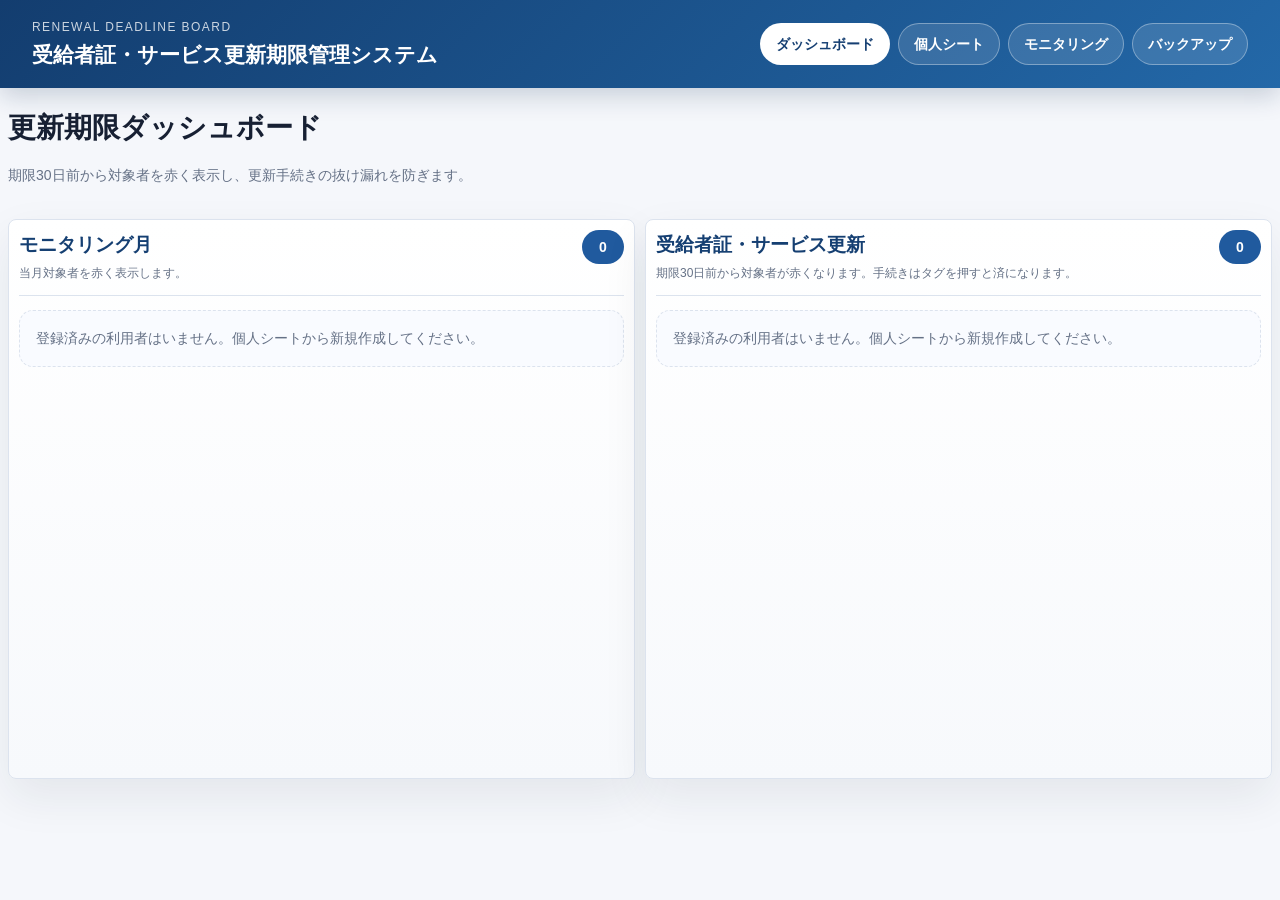
==== commit 7f3fc3fa: "ログインパスワードを解除" ====
--- a/index.html
+++ b/index.html
@@ -4,20 +4,9 @@
   <meta charset="UTF-8">
   <meta name="viewport" content="width=device-width, initial-scale=1.0">
   <title>受給者証・サービス更新期限管理システム</title>
-  <link rel="stylesheet" href="style.css?v=20260717-auth-sync-2">
+  <link rel="stylesheet" href="style.css?v=20260729-no-auth-1">
 </head>
-<body class="auth-locked">
-  <section id="auth-gate" class="auth-gate" aria-labelledby="auth-title">
-    <form id="auth-form" class="auth-panel">
-      <p class="eyebrow">Secure Access</p>
-      <h1 id="auth-title">受給者証・サービス更新期限管理システム</h1>
-      <p>閲覧・保存にはパスワードが必要です。</p>
-      <label for="auth-password">アクセスパスワード</label>
-      <input type="password" id="auth-password" autocomplete="current-password" required>
-      <button type="submit" class="btn-primary" id="auth-submit">ログイン</button>
-      <p id="auth-status" class="auth-status" aria-live="polite"></p>
-    </form>
-  </section>
+<body>
   <header class="app-header">
     <div>
       <p class="eyebrow">Renewal Deadline Board</p>
@@ -28,7 +17,6 @@
       <button class="tab-btn" data-view="personal">個人シート</button>
       <button class="tab-btn" data-view="monitoring">モニタリング</button>
       <button class="tab-btn" data-view="backup">バックアップ</button>
-      <button class="tab-btn" type="button" id="btn-logout">ログアウト</button>
     </nav>
   </header>
 
@@ -467,6 +455,6 @@
     </div>
   </template>
 
-  <script src="app.js?v=20260717-auth-lock-history-2"></script>
+  <script src="app.js?v=20260729-no-auth-1"></script>
 </body>
 </html>
--- a/style.css
+++ b/style.css
@@ -1773,53 +1773,6 @@
   background: #fff1f1;
 }
 
-body.auth-locked > :not(.auth-gate) {
-  display: none !important;
-}
-
-.auth-gate {
-  min-height: 100vh;
-  display: grid;
-  place-items: center;
-  padding: 24px;
-  background: #eef4fb;
-}
-
-.auth-gate[hidden] {
-  display: none;
-}
-
-.auth-panel {
-  width: min(100%, 460px);
-  display: grid;
-  gap: 14px;
-  padding: 32px;
-  border: 1px solid var(--line);
-  border-top: 5px solid var(--primary);
-  border-radius: 8px;
-  background: #fff;
-  box-shadow: 0 16px 40px rgba(20, 61, 105, 0.14);
-}
-
-.auth-panel h1,
-.auth-panel p {
-  margin: 0;
-}
-
-.auth-panel input {
-  width: 100%;
-}
-
-.auth-status {
-  min-height: 24px;
-  color: var(--muted);
-  font-weight: 800;
-}
-
-.auth-status.error {
-  color: #a61b1b;
-}
-
 .backup-warning {
   margin: 10px 0;
   padding: 10px 12px;
